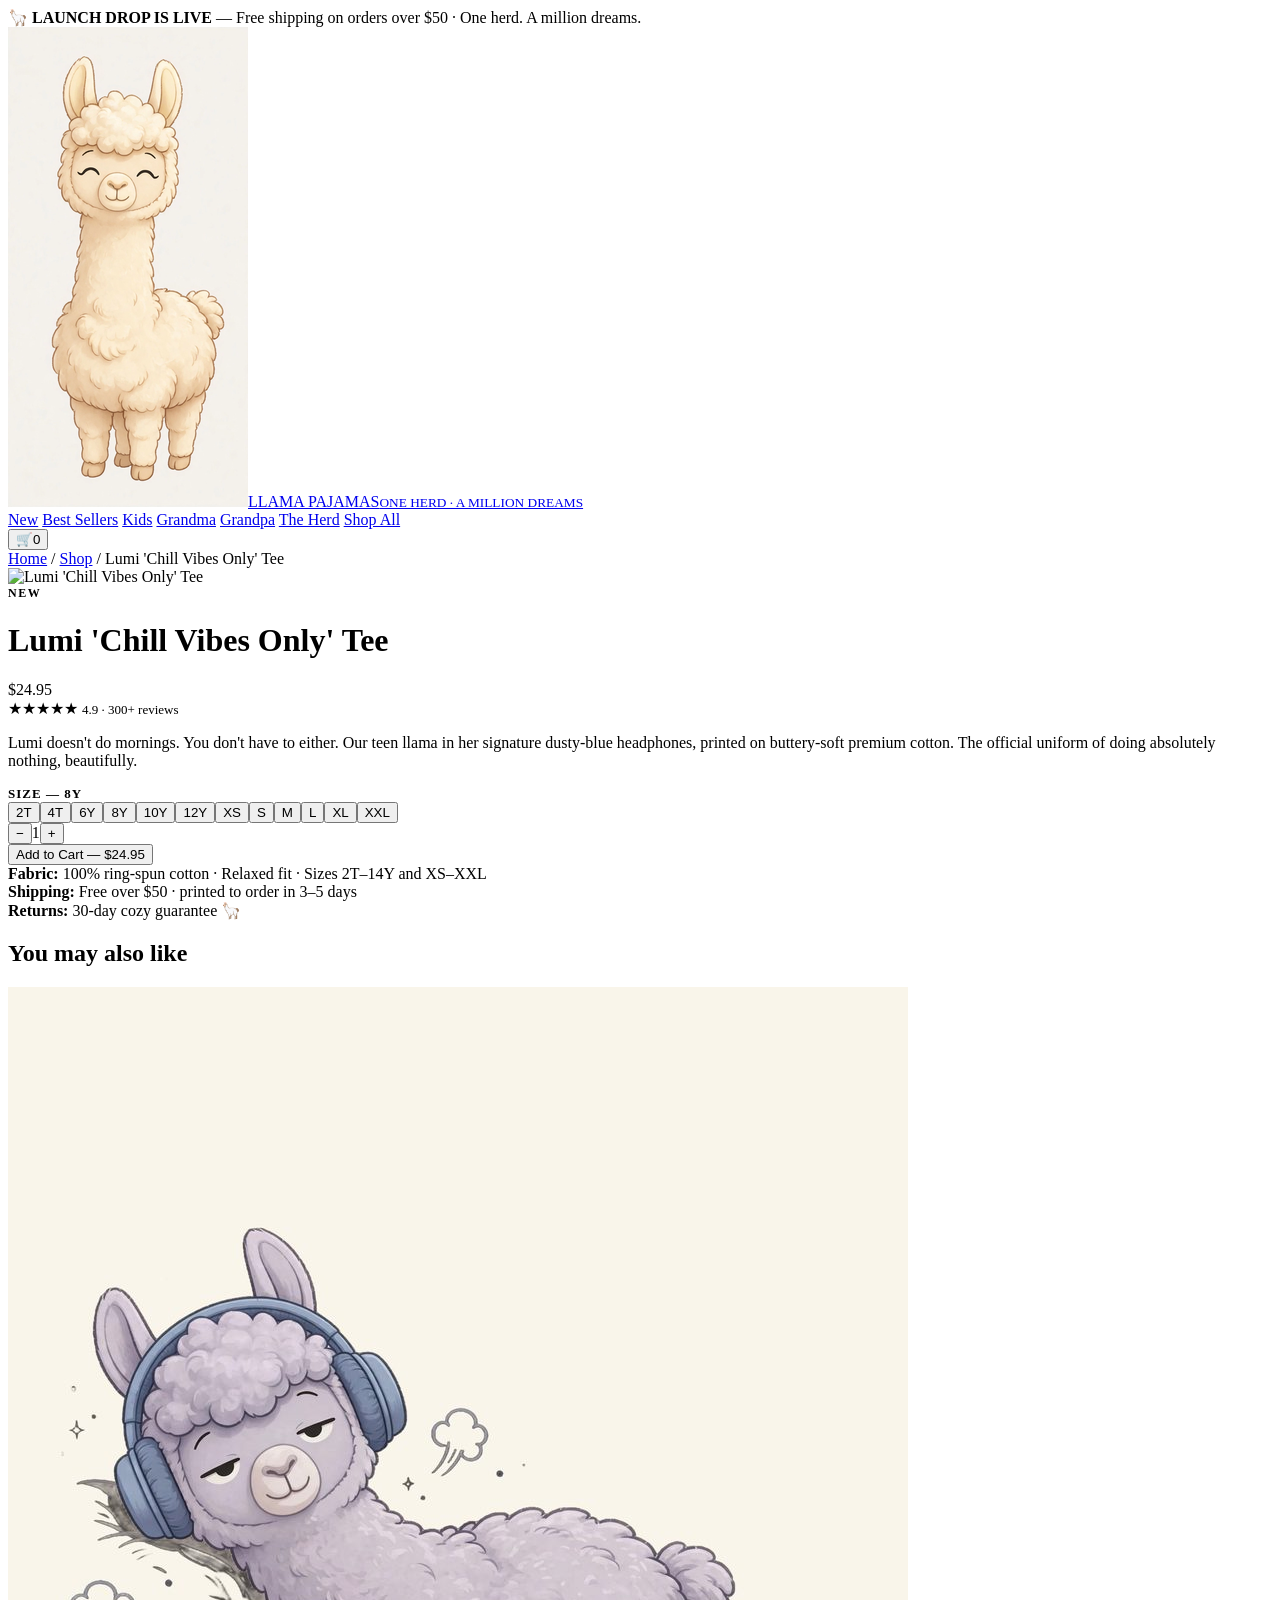
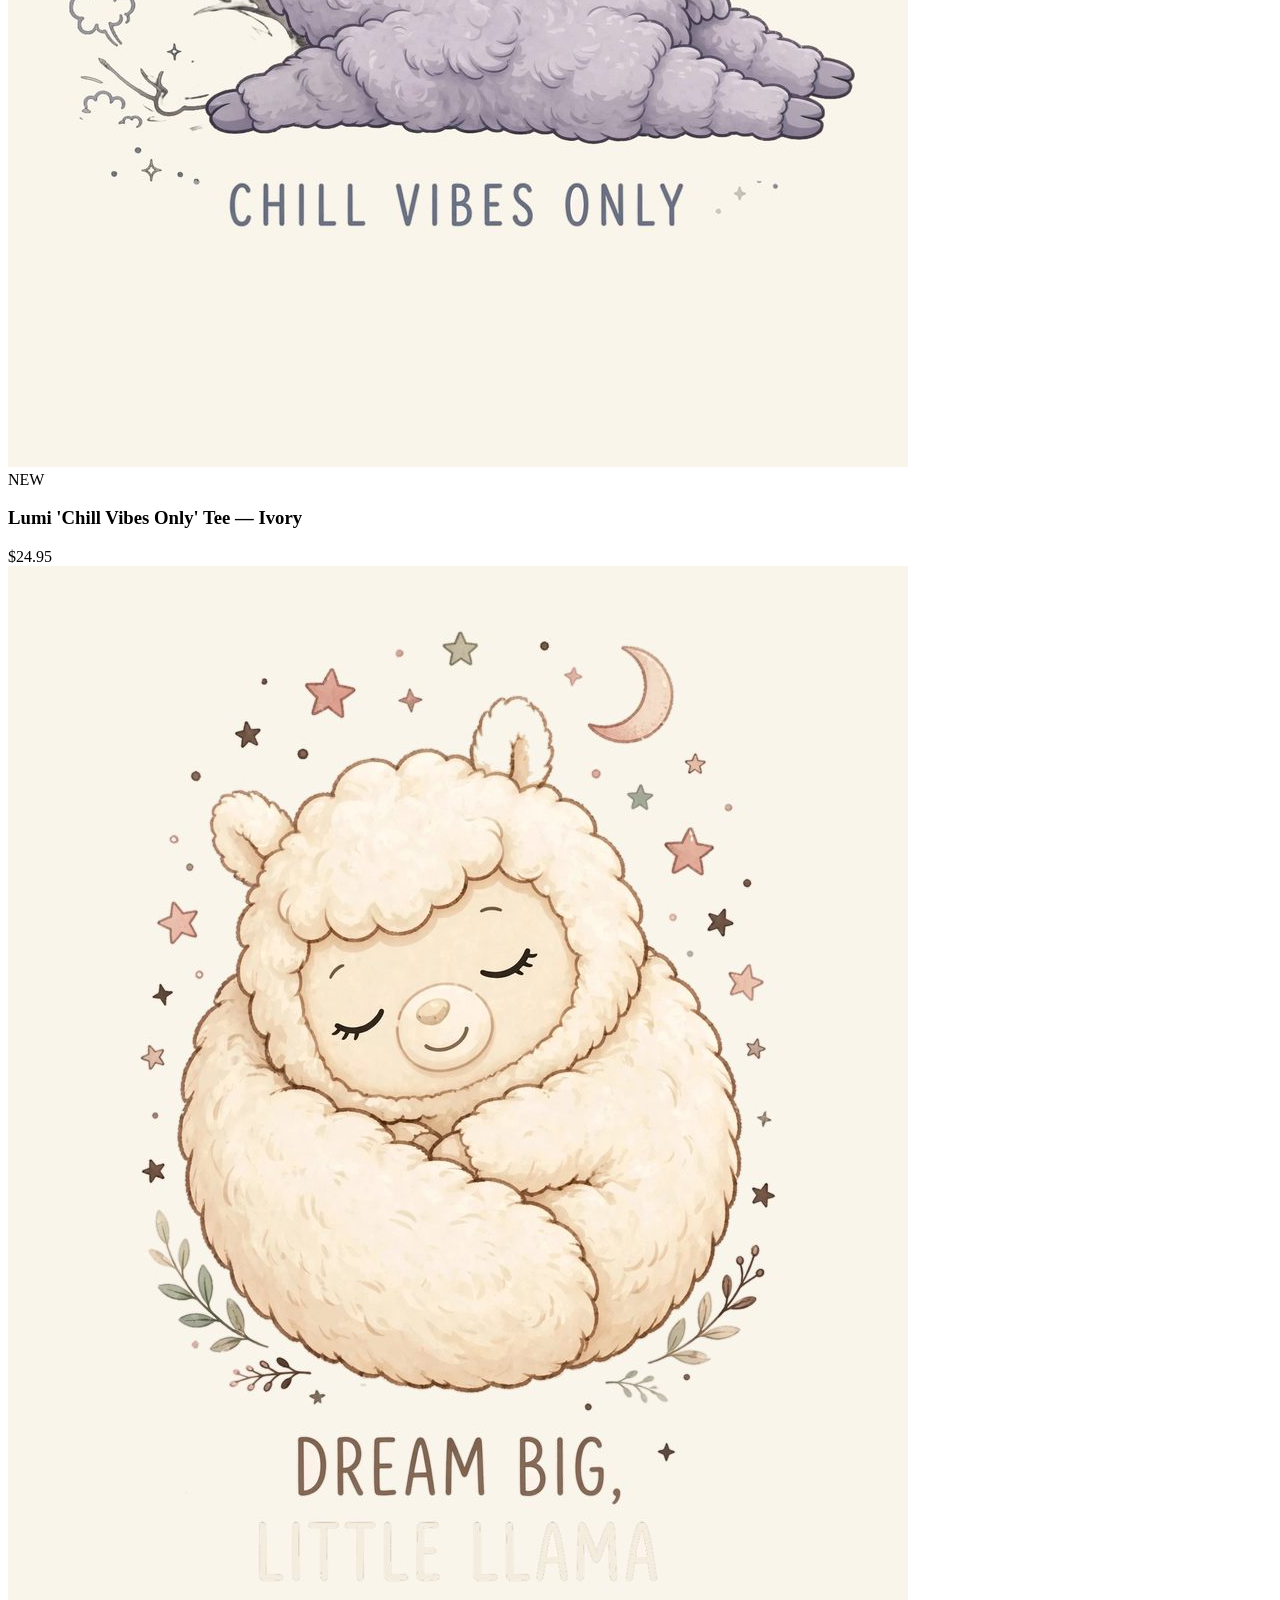
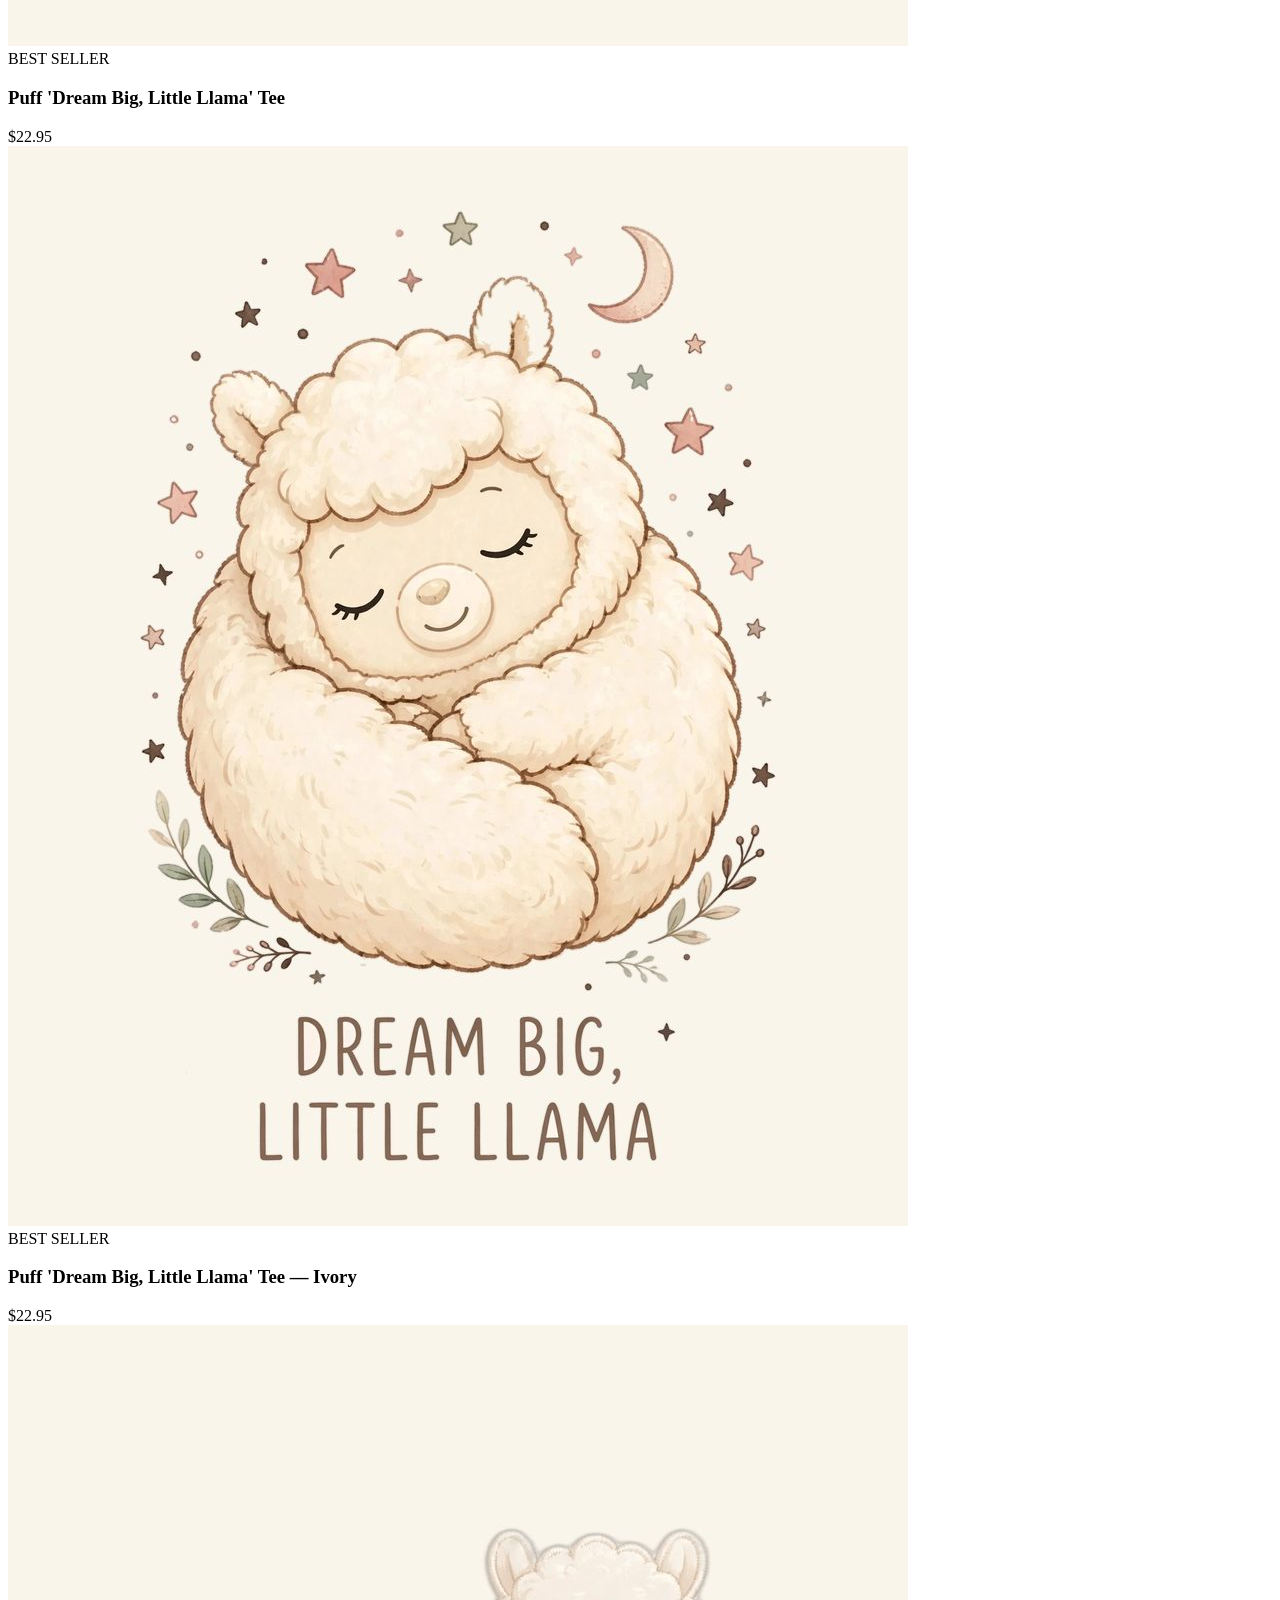
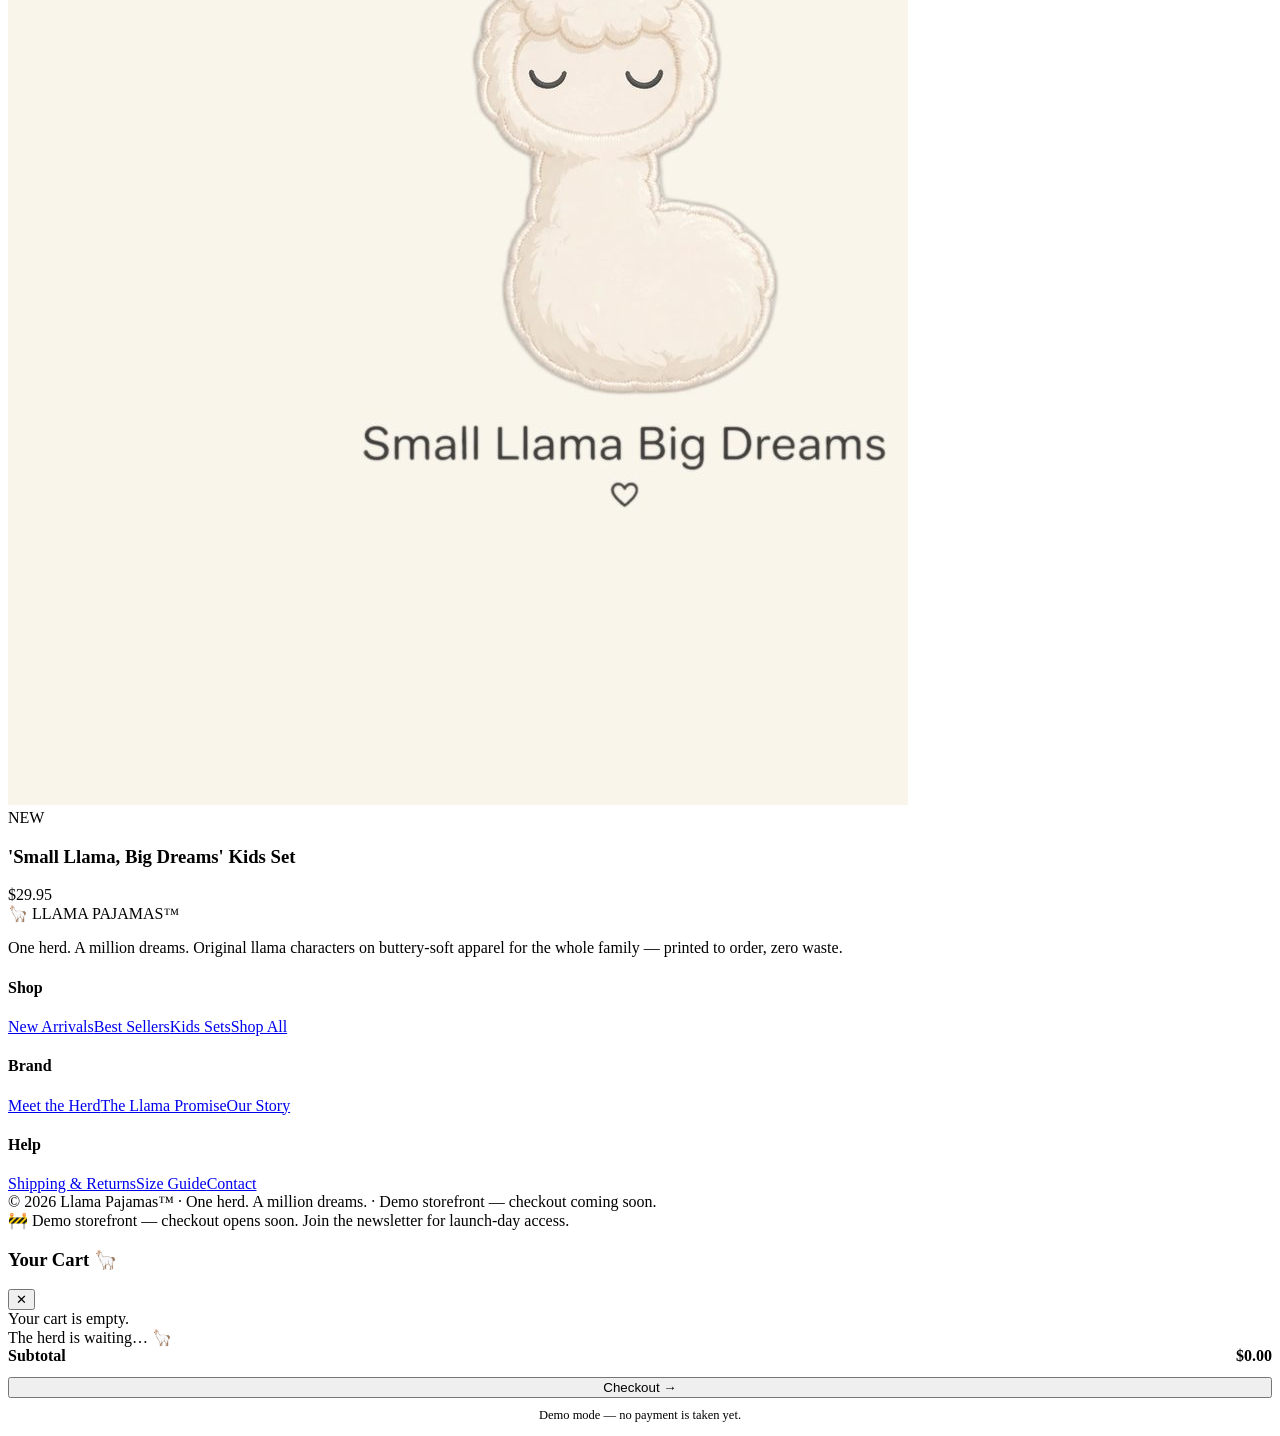
==== product.html @ 11420326 "storefront: product.html" ====
<!DOCTYPE html>
<html lang="en">
<head>
<meta charset="UTF-8">
<meta name="viewport" content="width=device-width, initial-scale=1.0">
<title>Product — Llama Pajamas™</title>
<link rel="icon" href="assets/img/logo.png">
<link rel="stylesheet" href="assets/css/style.css">
<link href="https://fonts.googleapis.com/css2?family=Quicksand:wght@500;600;700&display=swap" rel="stylesheet">
</head>
<body>
<div id="site-header"></div>
<div class="wrap">
  <div class="crumbs"><a href="index.html">Home</a> / <a href="shop.html">Shop</a> / <span id="crumbP">Product</span></div>
  <div class="pdp" id="pdp"></div>
  <div class="sec"><h2>You may also like</h2></div>
  <div class="grid" id="relGrid"></div>
</div>
<div id="site-footer"></div>
<script src="assets/js/app.js"></script>
<script>
inject("shop");
const id = new URLSearchParams(location.search).get("id");
const p = PRODUCTS.find(x=>x.id===id) || PRODUCTS[0];
document.title = p.name + " — Llama Pajamas™";
document.getElementById("crumbP").textContent = p.name;
const SIZES = p.coll==="kids" ? ["2T","4T","6Y","8Y","10Y","12Y","14Y"]
  : p.coll.startsWith("grand") ? ["S","M","L","XL","2XL","3XL"]
  : ["2T","4T","6Y","8Y","10Y","12Y","XS","S","M","L","XL","XXL"];
let size = SIZES[3], qty = 1;
document.getElementById("pdp").innerHTML = `
  <div class="gal"><img src="${p.img}" alt="${p.name}"></div>
  <div>
    ${p.tag?`<div class="tag" style="font-size:12px;font-weight:800;letter-spacing:1.5px;color:var(--terra)">${p.tag}</div>`:""}
    <h1>${p.name}</h1>
    <div class="price">$${p.price.toFixed(2)}</div>
    <div class="stars" style="color:var(--gold)">★★★★★ <span style="color:var(--ink-soft);font-size:13px">4.9 · 300+ reviews</span></div>
    <p class="desc">${p.desc}</p>
    <div style="font-weight:800;font-size:13px;letter-spacing:1px">SIZE — <span style="color:var(--terra)" id="sizeLabel">${size}</span></div>
    <div class="sizes" id="sizeRow">${SIZES.map(s=>`<button class="size ${s===size?'sel':''}" onclick="pickSize('${s}')">${s}</button>`).join("")}</div>
    <div class="qtyrow">
      <div class="q"><button onclick="chQty(-1)">−</button><span id="qtyN">1</span><button onclick="chQty(1)">+</button></div>
      <button class="btn" style="flex:1" onclick="addToCart('${p.id}',size,qty)">Add to Cart — $${p.price.toFixed(2)}</button>
    </div>
    <div class="meta"><b>Fabric:</b> ${p.details}<br><b>Shipping:</b> Free over $50 · printed to order in 3–5 days<br><b>Returns:</b> 30-day cozy guarantee 🦙</div>
  </div>`;
function pickSize(s){ size=s; document.getElementById("sizeLabel").textContent=s;
  document.querySelectorAll(".size").forEach(b=>b.classList.toggle("sel", b.textContent===s)); }
function chQty(d){ qty=Math.max(1,Math.min(9,qty+d)); document.getElementById("qtyN").textContent=qty; }
document.getElementById("relGrid").innerHTML =
  PRODUCTS.filter(x=>x.id!==p.id && x.coll===p.coll).concat(PRODUCTS.filter(x=>x.id!==p.id && x.coll!==p.coll)).slice(0,4).map(cardHTML).join("");
</script>
</body>
</html>
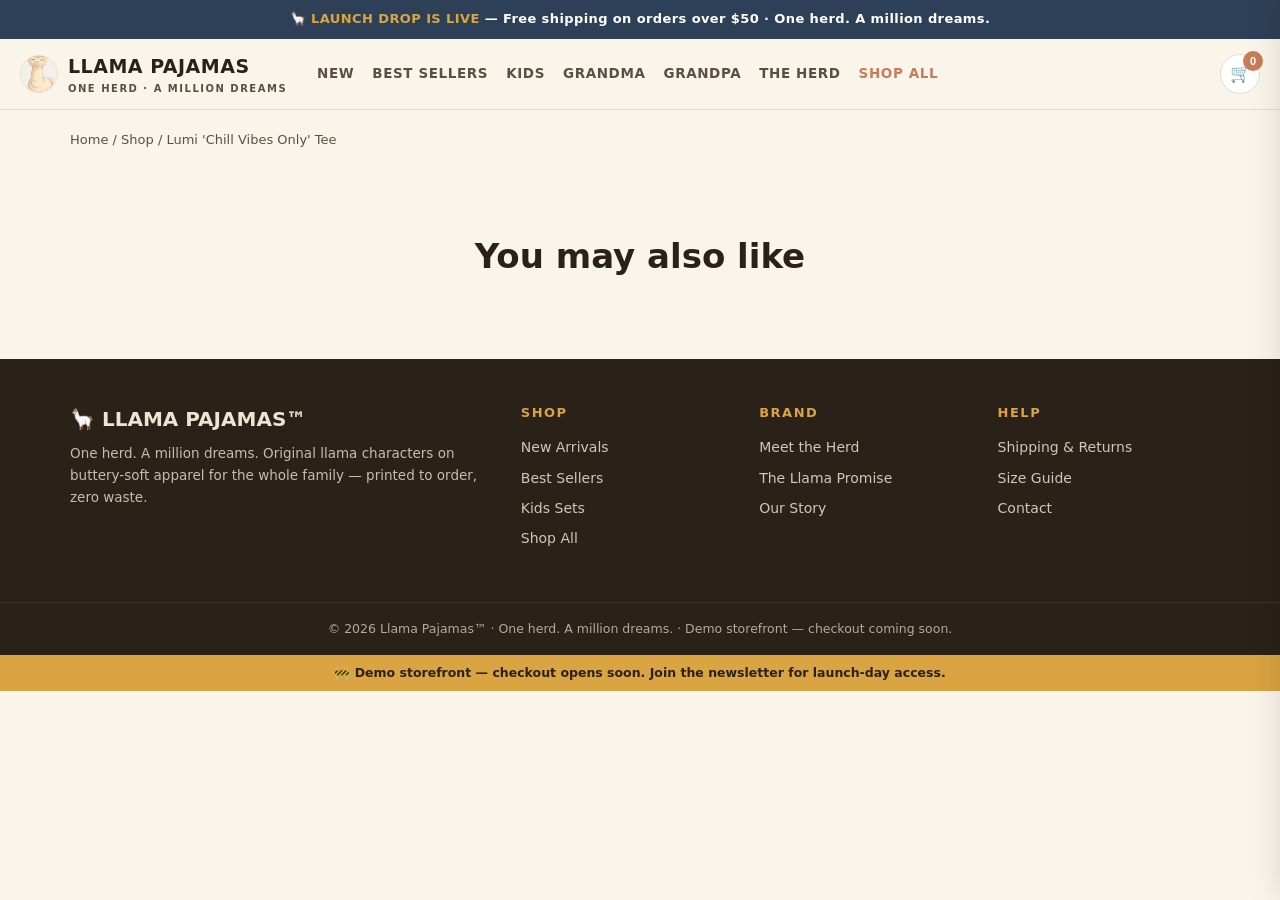
==== commit 6091ce51: "quality pass: product.html" ====
--- a/product.html
+++ b/product.html
@@ -4,6 +4,7 @@
 <meta charset="UTF-8">
 <meta name="viewport" content="width=device-width, initial-scale=1.0">
 <title>Product — Llama Pajamas™</title>
+<meta name="description" content="Llama Pajamas™ — original llama character apparel. Buy live on Etsy and eBay.">
 <link rel="icon" href="assets/img/logo.png">
 <link rel="stylesheet" href="assets/css/style.css">
 <link href="https://fonts.googleapis.com/css2?family=Quicksand:wght@500;600;700&display=swap" rel="stylesheet">
@@ -27,26 +28,40 @@
 const SIZES = p.coll==="kids" ? ["2T","4T","6Y","8Y","10Y","12Y","14Y"]
   : p.coll.startsWith("grand") ? ["S","M","L","XL","2XL","3XL"]
   : ["2T","4T","6Y","8Y","10Y","12Y","XS","S","M","L","XL","XXL"];
-let size = SIZES[3], qty = 1;
 document.getElementById("pdp").innerHTML = `
   <div class="gal"><img src="${p.img}" alt="${p.name}"></div>
   <div>
-    ${p.tag?`<div class="tag" style="font-size:12px;font-weight:800;letter-spacing:1.5px;color:var(--terra)">${p.tag}</div>`:""}
+    ${p.tag?`<div style="font-size:12px;font-weight:800;letter-spacing:1.5px;color:var(--terra)">${p.tag}</div>`:""}
     <h1>${p.name}</h1>
-    <div class="price">$${p.price.toFixed(2)}</div>
-    <div class="stars" style="color:var(--gold)">★★★★★ <span style="color:var(--ink-soft);font-size:13px">4.9 · 300+ reviews</span></div>
+    <div class="price">from $${p.price.toFixed(2)}</div>
+    <div style="color:var(--gold)">★★★★★ <span style="color:var(--ink-soft);font-size:13px">Design score ${(p.score||0).toFixed(1)}/10</span></div>
     <p class="desc">${p.desc}</p>
-    <div style="font-weight:800;font-size:13px;letter-spacing:1px">SIZE — <span style="color:var(--terra)" id="sizeLabel">${size}</span></div>
-    <div class="sizes" id="sizeRow">${SIZES.map(s=>`<button class="size ${s===size?'sel':''}" onclick="pickSize('${s}')">${s}</button>`).join("")}</div>
-    <div class="qtyrow">
-      <div class="q"><button onclick="chQty(-1)">−</button><span id="qtyN">1</span><button onclick="chQty(1)">+</button></div>
-      <button class="btn" style="flex:1" onclick="addToCart('${p.id}',size,qty)">Add to Cart — $${p.price.toFixed(2)}</button>
+    ${buyButtons(p)}
+    <div style="font-weight:800;font-size:13px;letter-spacing:1px;margin-top:6px">AVAILABLE SIZES <a href="#" onclick="document.getElementById('sizeguide').style.display='flex';return false" style="color:var(--terra);font-weight:600;letter-spacing:0">Size guide</a></div>
+    <div class="sizes">${SIZES.map(s=>`<span class="size" style="cursor:default">${s}</span>`).join("")}</div>
+    <div class="acc">
+      <button onclick="this.nextElementSibling.style.display=this.nextElementSibling.style.display==='block'?'none':'block'">📦 Fabric & fit</button>
+      <div><p class="desc">${p.details}. Printed to order — each piece is made when you buy it, zero waste.</p></div>
+      <button onclick="this.nextElementSibling.style.display=this.nextElementSibling.style.display==='block'?'none':'block'">🚚 Shipping & returns</button>
+      <div><p class="desc">Ships from our print partner in 3–5 business days. Free Etsy shipping on orders over $35. 30-day cozy guarantee — if you don't love it, we'll make it right.</p></div>
+      <button onclick="this.nextElementSibling.style.display=this.nextElementSibling.style.display==='block'?'none':'block'">🦙 About this design</button>
+      <div><p class="desc">An original Llama Pajamas™ character design. ${p.dark?"Artwork optimized for dark garments — that's why the preview has a dark background.":""}</p></div>
     </div>
-    <div class="meta"><b>Fabric:</b> ${p.details}<br><b>Shipping:</b> Free over $50 · printed to order in 3–5 days<br><b>Returns:</b> 30-day cozy guarantee 🦙</div>
-  </div>`;
-function pickSize(s){ size=s; document.getElementById("sizeLabel").textContent=s;
-  document.querySelectorAll(".size").forEach(b=>b.classList.toggle("sel", b.textContent===s)); }
-function chQty(d){ qty=Math.max(1,Math.min(9,qty+d)); document.getElementById("qtyN").textContent=qty; }
+  </div>
+<div id="sizeguide" style="display:none;position:fixed;inset:0;background:rgba(42,33,24,.5);z-index:200;align-items:center;justify-content:center;padding:20px" onclick="if(event.target===this)this.style.display='none'">
+  <div style="background:#fff;border-radius:18px;padding:26px;max-width:440px;width:100%">
+    <h3 style="margin-bottom:12px">Size guide</h3>
+    <table style="width:100%;font-size:13.5px;border-collapse:collapse">
+      <tr style="background:var(--cream-2)"><th style="padding:8px;text-align:left">Size</th><th style="padding:8px">Chest</th><th style="padding:8px">Length</th></tr>
+      <tr><td style="padding:8px">2T–4T</td><td style="padding:8px;text-align:center">21–23"</td><td style="padding:8px;text-align:center">14–16"</td></tr>
+      <tr><td style="padding:8px">6Y–8Y</td><td style="padding:8px;text-align:center">25–27"</td><td style="padding:8px;text-align:center">18–20"</td></tr>
+      <tr><td style="padding:8px">10Y–14Y</td><td style="padding:8px;text-align:center">28–32"</td><td style="padding:8px;text-align:center">21–24"</td></tr>
+      <tr><td style="padding:8px">XS–M</td><td style="padding:8px;text-align:center">31–38"</td><td style="padding:8px;text-align:center">27–29"</td></tr>
+      <tr><td style="padding:8px">L–XXL</td><td style="padding:8px;text-align:center">40–48"</td><td style="padding:8px;text-align:center">30–32"</td></tr>
+    </table>
+    <button class="btn" style="margin-top:14px;width:100%" onclick="document.getElementById('sizeguide').style.display='none'">Close</button>
+  </div>
+</div>`;
 document.getElementById("relGrid").innerHTML =
   PRODUCTS.filter(x=>x.id!==p.id && x.coll===p.coll).concat(PRODUCTS.filter(x=>x.id!==p.id && x.coll!==p.coll)).slice(0,4).map(cardHTML).join("");
 </script>
--- a/assets/css/style.css
+++ b/assets/css/style.css
@@ -0,0 +1,161 @@
+/* LLAMA PAJAMAS™ — "One herd. A million dreams."
+   Palette: Cream #FAF5EB, Ink #2A2118, Rose #E8A0A8, Sky #9CC3DE,
+   Sage #A9BE9F, Navy #2E4057, Lavender #B9A8CC, Terracotta #C97B5A */
+:root{
+  --cream:#FAF5EB; --cream-2:#F3EAD8; --ink:#2A2118; --ink-soft:#5C4F42;
+  --rose:#E8A0A8; --sky:#9CC3DE; --sage:#A9BE9F; --navy:#2E4057;
+  --lavender:#B9A8CC; --terra:#C97B5A; --gold:#D9A441;
+  --radius:18px; --shadow:0 10px 30px rgba(42,33,24,.10);
+  --font:'Quicksand','Nunito','Segoe UI',system-ui,sans-serif;
+}
+*{margin:0;padding:0;box-sizing:border-box}
+html{scroll-behavior:smooth}
+body{font-family:var(--font);background:var(--cream);color:var(--ink);line-height:1.6;-webkit-font-smoothing:antialiased}
+img{max-width:100%;display:block}
+a{color:inherit;text-decoration:none}
+.wrap{max-width:1180px;margin:0 auto;padding:0 20px}
+
+/* Announcement */
+.announce{background:var(--navy);color:#fff;text-align:center;font-size:13px;font-weight:600;letter-spacing:.4px;padding:9px 12px}
+.announce b{color:var(--gold)}
+
+/* Header */
+header.site{position:sticky;top:0;z-index:50;background:rgba(250,245,235,.96);backdrop-filter:blur(8px);border-bottom:1px solid #E8DCC4}
+.nav{display:flex;align-items:center;gap:22px;padding:12px 20px;max-width:1280px;margin:0 auto}
+.brand{display:flex;align-items:center;gap:10px;font-weight:800;font-size:19px;letter-spacing:.5px}
+.brand img{width:38px;height:38px;border-radius:50%;object-fit:cover;background:#fff;border:1px solid #E8DCC4}
+.brand small{display:block;font-size:10px;font-weight:600;color:var(--ink-soft);letter-spacing:1.5px}
+nav.links{display:flex;gap:18px;margin-left:8px;flex-wrap:wrap}
+nav.links a{font-size:13.5px;font-weight:700;letter-spacing:.6px;text-transform:uppercase;color:var(--ink-soft)}
+nav.links a:hover,nav.links a.active{color:var(--terra)}
+.nav-right{margin-left:auto;display:flex;gap:6px;align-items:center}
+.icon-btn{border:1px solid #E8DCC4;background:#fff;border-radius:50%;width:40px;height:40px;display:grid;place-items:center;cursor:pointer;font-size:17px;position:relative}
+.cart-count{position:absolute;top:-4px;right:-4px;background:var(--terra);color:#fff;font-size:11px;font-weight:800;min-width:20px;height:20px;border-radius:10px;display:grid;place-items:center;padding:0 5px}
+@media(max-width:860px){nav.links{display:none}}
+
+/* Hero */
+.hero{position:relative;overflow:hidden;border-radius:0 0 28px 28px}
+.hero img{width:100%;height:min(58vw,460px);object-fit:cover;object-position:center}
+.hero-overlay{position:absolute;inset:0;background:linear-gradient(90deg,rgba(42,33,24,.62) 0%,rgba(42,33,24,.18) 55%,transparent 80%);display:flex;align-items:center}
+.hero-copy{color:#fff;padding:0 8%}
+.hero-copy h1{font-size:clamp(30px,5vw,54px);font-weight:800;line-height:1.1;margin-bottom:10px}
+.hero-copy p{font-size:clamp(15px,2vw,19px);opacity:.94;margin-bottom:20px;max-width:420px}
+.btn{display:inline-block;background:var(--terra);color:#fff;font-weight:800;padding:13px 30px;border-radius:999px;font-size:15px;letter-spacing:.4px;border:none;cursor:pointer;transition:transform .15s}
+.btn:hover{transform:translateY(-2px)}
+.btn.ghost{background:#fff;color:var(--ink);border:2px solid var(--ink)}
+.btn.navy{background:var(--navy)}
+
+/* Category tiles */
+.tiles{display:grid;grid-template-columns:repeat(3,1fr);gap:18px;margin:34px 0}
+@media(max-width:700px){.tiles{grid-template-columns:1fr}}
+.tile{position:relative;border-radius:var(--radius);overflow:hidden;box-shadow:var(--shadow);cursor:pointer;background:var(--cream-2)}
+.tile img{width:100%;height:250px;object-fit:cover;transition:transform .4s}
+.tile:hover img{transform:scale(1.05)}
+.tile span{position:absolute;left:16px;bottom:14px;background:#fff;border-radius:999px;padding:8px 20px;font-weight:800;font-size:14px;box-shadow:var(--shadow)}
+
+/* Trust badges */
+.badges{display:grid;grid-template-columns:repeat(4,1fr);gap:14px;margin:8px 0 34px;text-align:center}
+@media(max-width:700px){.badges{grid-template-columns:repeat(2,1fr)}}
+.badge{background:#fff;border-radius:var(--radius);padding:18px 10px;box-shadow:var(--shadow);font-size:13.5px;font-weight:700}
+.badge .em{font-size:26px;display:block;margin-bottom:6px}
+
+/* Section titles */
+.sec{margin:44px 0 10px;text-align:center}
+.sec h2{font-size:clamp(24px,3.4vw,34px);font-weight:800}
+.sec p{color:var(--ink-soft);max-width:560px;margin:6px auto 0}
+
+/* Quotes */
+.quotes{display:grid;grid-template-columns:repeat(3,1fr);gap:16px;margin:26px 0}
+@media(max-width:700px){.quotes{grid-template-columns:1fr}}
+.quote{background:#fff;border-radius:var(--radius);padding:22px;box-shadow:var(--shadow);font-style:italic;color:var(--ink-soft)}
+.quote b{display:block;margin-top:10px;font-style:normal;color:var(--ink)}
+
+/* Product grid */
+.grid{display:grid;grid-template-columns:repeat(4,1fr);gap:18px;margin:26px 0}
+@media(max-width:900px){.grid{grid-template-columns:repeat(2,1fr)}}
+.card{background:#fff;border-radius:var(--radius);overflow:hidden;box-shadow:var(--shadow);cursor:pointer;transition:transform .2s}
+.card:hover{transform:translateY(-4px)}
+.card .ph{aspect-ratio:5/6;overflow:hidden;background:var(--cream-2)}
+.card .ph img{width:100%;height:100%;object-fit:cover}
+.card .inf{padding:14px 14px 16px}
+.card .tag{font-size:11px;font-weight:800;letter-spacing:1px;text-transform:uppercase;color:var(--terra)}
+.card h3{font-size:15.5px;font-weight:800;margin:4px 0}
+.card .price{font-weight:800;color:var(--navy)}
+.card .price s{color:#B9AE9E;font-weight:600;margin-right:6px}
+
+/* Story */
+.story{display:grid;grid-template-columns:1fr 1fr;gap:26px;align-items:center;background:var(--cream-2);border-radius:24px;padding:34px;margin:44px 0}
+@media(max-width:760px){.story{grid-template-columns:1fr}}
+.story img{border-radius:var(--radius);box-shadow:var(--shadow)}
+.story h2{font-size:clamp(24px,3vw,32px);margin-bottom:12px}
+.story p{color:var(--ink-soft);margin-bottom:12px}
+
+/* Herd */
+.herd-grid{display:grid;grid-template-columns:repeat(3,1fr);gap:18px;margin:26px 0}
+@media(max-width:760px){.herd-grid{grid-template-columns:repeat(2,1fr)}}
+.herd-card{background:#fff;border-radius:var(--radius);overflow:hidden;box-shadow:var(--shadow);text-align:center;padding-bottom:16px}
+.herd-card img{width:100%;height:280px;object-fit:cover;object-position:top}
+.herd-card h3{margin:12px 0 2px;font-size:18px}
+.herd-card .role{font-size:12px;font-weight:800;letter-spacing:1px;text-transform:uppercase;color:var(--terra)}
+.herd-card p{font-size:13.5px;color:var(--ink-soft);padding:6px 16px}
+
+/* Promise */
+.promise{background:var(--navy);color:#fff;border-radius:24px;padding:40px 30px;text-align:center;margin:44px 0}
+.promise h2{font-size:clamp(24px,3vw,32px);margin-bottom:10px}
+.promise p{max-width:620px;margin:0 auto 18px;opacity:.92}
+
+/* Newsletter */
+.news{background:#fff;border-radius:24px;box-shadow:var(--shadow);padding:36px 24px;text-align:center;margin:44px 0}
+.news h2{font-size:24px;margin-bottom:8px}
+.news form{display:flex;gap:10px;max-width:440px;margin:18px auto 0}
+.news input{flex:1;border:2px solid #E8DCC4;border-radius:999px;padding:12px 18px;font-family:inherit;font-size:14px}
+@media(max-width:520px){.news form{flex-direction:column}}
+
+/* Footer */
+footer{background:var(--ink);color:#EDE4D2;margin-top:50px}
+.foot{display:grid;grid-template-columns:2fr 1fr 1fr 1fr;gap:26px;padding:44px 20px;max-width:1180px;margin:0 auto}
+@media(max-width:760px){.foot{grid-template-columns:1fr 1fr}}
+.foot h4{font-size:13px;letter-spacing:1.5px;text-transform:uppercase;margin-bottom:12px;color:var(--gold)}
+.foot a{display:block;font-size:14px;opacity:.85;margin-bottom:8px}
+.foot a:hover{opacity:1}
+.foot-brand{font-size:20px;font-weight:800;margin-bottom:8px}
+.foot p{font-size:13.5px;opacity:.8}
+.copy{border-top:1px solid rgba(255,255,255,.12);text-align:center;font-size:12.5px;padding:16px;opacity:.7}
+.demo-note{background:var(--gold);color:var(--ink);text-align:center;font-size:12.5px;font-weight:700;padding:8px}
+
+/* Cart drawer */
+.drawer{position:fixed;top:0;right:-420px;width:min(400px,92vw);height:100dvh;background:var(--cream);z-index:100;transition:right .3s;box-shadow:-10px 0 40px rgba(0,0,0,.2);display:flex;flex-direction:column}
+.drawer.open{right:0}
+.drawer header{display:flex;justify-content:space-between;align-items:center;padding:18px;border-bottom:1px solid #E8DCC4}
+.drawer header h3{font-size:18px}
+.drawer .items{flex:1;overflow:auto;padding:16px}
+.ci{display:flex;gap:12px;margin-bottom:14px;background:#fff;border-radius:14px;padding:10px;box-shadow:var(--shadow)}
+.ci img{width:64px;height:76px;object-fit:cover;border-radius:10px}
+.ci .n{font-size:13.5px;font-weight:800}
+.ci .p{font-size:13px;color:var(--ink-soft)}
+.ci .q{display:flex;gap:8px;align-items:center;margin-top:6px}
+.ci .q button{width:26px;height:26px;border-radius:50%;border:1px solid #E8DCC4;background:#fff;cursor:pointer;font-weight:800}
+.drawer .foot2{padding:18px;border-top:1px solid #E8DCC4}
+.scrim{position:fixed;inset:0;background:rgba(42,33,24,.45);z-index:90;display:none}
+.scrim.on{display:block}
+.empty-cart{text-align:center;color:var(--ink-soft);padding:40px 10px}
+
+/* Product page */
+.pdp{display:grid;grid-template-columns:1fr 1fr;gap:34px;margin:34px 0}
+@media(max-width:760px){.pdp{grid-template-columns:1fr}}
+.pdp .gal img{border-radius:var(--radius);box-shadow:var(--shadow);width:100%}
+.pdp h1{font-size:clamp(26px,4vw,36px);margin:6px 0}
+.pdp .price{font-size:24px;font-weight:800;color:var(--navy);margin:10px 0}
+.pdp .desc{color:var(--ink-soft);margin:14px 0}
+.sizes{display:flex;gap:8px;flex-wrap:wrap;margin:12px 0}
+.size{border:2px solid #E8DCC4;background:#fff;border-radius:10px;padding:8px 14px;font-weight:700;cursor:pointer;font-size:14px}
+.size.sel{border-color:var(--terra);background:#FFF6EE}
+.qtyrow{display:flex;gap:12px;align-items:center;margin:18px 0}
+.qtyrow .q{display:flex;gap:10px;align-items:center;border:2px solid #E8DCC4;border-radius:999px;padding:6px 14px}
+.qtyrow .q button{border:none;background:none;font-size:18px;cursor:pointer;font-weight:800}
+.meta{font-size:13.5px;color:var(--ink-soft);margin-top:16px}
+.meta b{color:var(--ink)}
+.crumbs{font-size:13px;color:var(--ink-soft);margin:20px 0 0}
+.filters{display:flex;gap:10px;flex-wrap:wrap;justify-content:center;margin:20px 0}
+.chip{border:2px solid #E8DCC4;background:#fff;border-radius:999px;padding:8px 20px;font-weight:700;font-size:13.5px;cursor:pointer}
+.chip.sel{background:var(--navy);color:#fff;border-color:var(--navy)}
